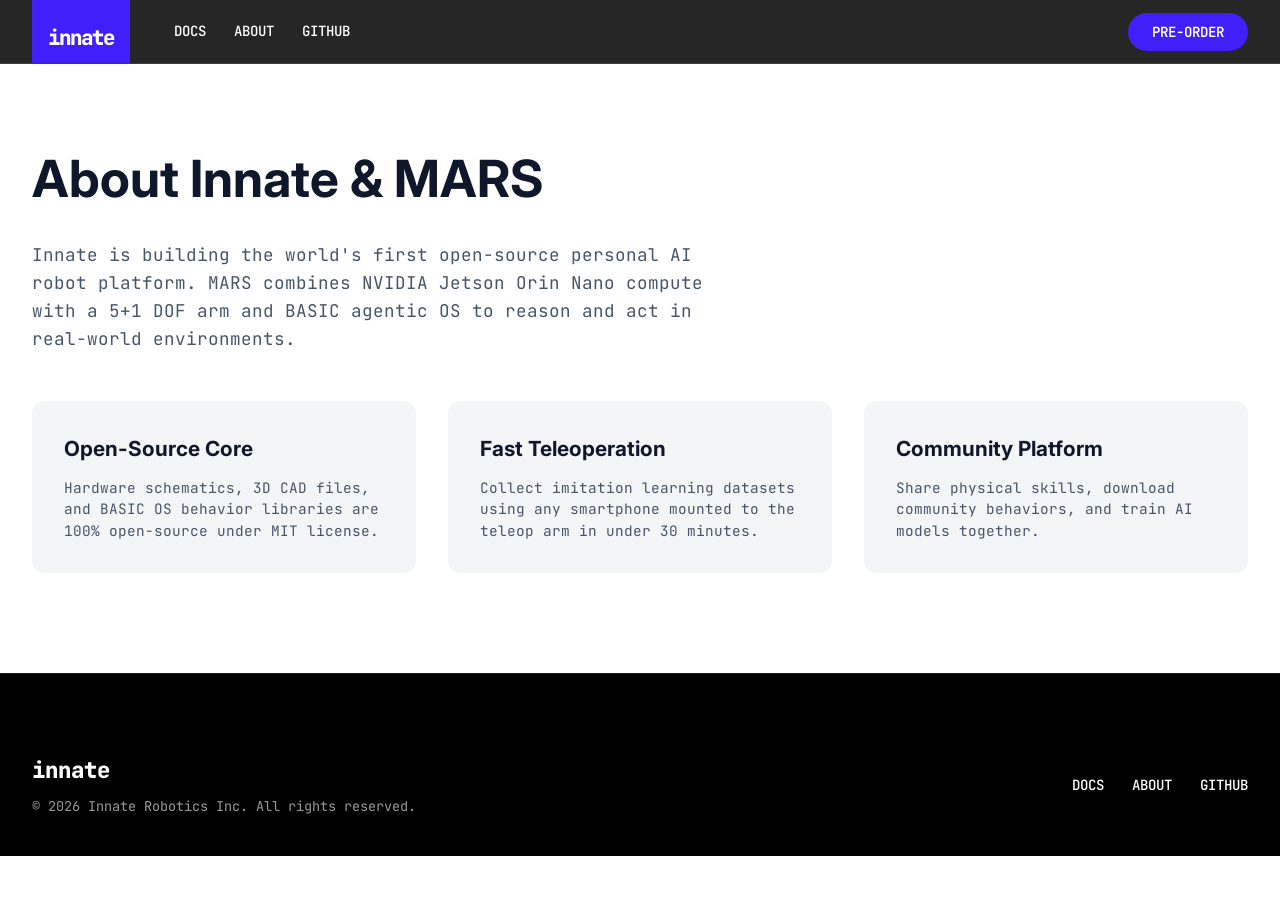
==== about.html @ 2ec68d72 "Initial commit: Innate replica - Your first Personal Robot MARS running BASIC Agentic OS with intera" ====
<!DOCTYPE html>
<html lang="en">
<head>
  <meta charset="utf-8" />
  <meta name="viewport" content="width=device-width, initial-scale=1" />
  <title>About MARS Robot | Innate</title>
  <meta name="description" content="Learn about Innate Robotics and our mission to build open-source personal AI robots." />
  <link rel="stylesheet" href="styles.css" />
  <link rel="icon" type="image/svg+xml" href="favicon.svg" />
</head>
<body>

  <!-- Top Navigation Bar -->
  <nav class="navbar-innate dark">
    <div style="display: flex; align-items: center; gap: 24px;">
      <a href="index.html" class="brand-badge">
        <span class="brand-wordmark">innate</span>
      </a>

      <div class="nav-links-innate" style="margin-left: 20px;">
        <a href="docs.html" class="nav-item">Docs</a>
        <a href="about.html" class="nav-item" style="opacity: 1;">About</a>
        <a href="https://github.com/caSSano22/innate" target="_blank" class="nav-item">GitHub</a>
      </div>
    </div>

    <button class="btn-blue" onclick="openPreorderModal()">Pre-order</button>
  </nav>

  <main style="padding: 140px 0 100px; background: var(--bg-white);">
    <div class="container">
      <h1 style="font-family: var(--font-display); font-size: 3.2rem; font-weight: 700; margin-bottom: 24px;">About Innate & MARS</h1>
      <p style="font-family: var(--font-mono); color: var(--text-secondary); font-size: 1.1rem; max-width: 720px; line-height: 1.6; margin-bottom: 48px;">
        Innate is building the world's first open-source personal AI robot platform. MARS combines NVIDIA Jetson Orin Nano compute with a 5+1 DOF arm and BASIC agentic OS to reason and act in real-world environments.
      </p>

      <div style="display: grid; grid-template-columns: repeat(3, 1fr); gap: 32px; margin-top: 48px;">
        <div style="background: var(--bg-gray); padding: 32px; border-radius: var(--radius-md);">
          <h3 style="font-family: var(--font-display); font-size: 1.3rem; font-weight: 700; margin-bottom: 12px;">Open-Source Core</h3>
          <p style="font-family: var(--font-mono); color: var(--text-secondary); font-size: 0.9rem; line-height: 1.5;">
            Hardware schematics, 3D CAD files, and BASIC OS behavior libraries are 100% open-source under MIT license.
          </p>
        </div>

        <div style="background: var(--bg-gray); padding: 32px; border-radius: var(--radius-md);">
          <h3 style="font-family: var(--font-display); font-size: 1.3rem; font-weight: 700; margin-bottom: 12px;">Fast Teleoperation</h3>
          <p style="font-family: var(--font-mono); color: var(--text-secondary); font-size: 0.9rem; line-height: 1.5;">
            Collect imitation learning datasets using any smartphone mounted to the teleop arm in under 30 minutes.
          </p>
        </div>

        <div style="background: var(--bg-gray); padding: 32px; border-radius: var(--radius-md);">
          <h3 style="font-family: var(--font-display); font-size: 1.3rem; font-weight: 700; margin-bottom: 12px;">Community Platform</h3>
          <p style="font-family: var(--font-mono); color: var(--text-secondary); font-size: 0.9rem; line-height: 1.5;">
            Share physical skills, download community behaviors, and train AI models together.
          </p>
        </div>
      </div>
    </div>
  </main>

  <footer class="footer-innate">
    <div class="container" style="display: flex; justify-content: space-between; align-items: center; flex-wrap: wrap; gap: 24px;">
      <div>
        <div style="font-family: var(--font-mono); font-weight: 800; font-size: 1.4rem; color: #fff; margin-bottom: 8px;">innate</div>
        <p style="font-family: var(--font-mono); font-size: 0.85rem; color: rgba(255, 255, 255, 0.6);">&copy; 2026 Innate Robotics Inc. All rights reserved.</p>
      </div>

      <div class="nav-links-innate" style="color: #fff;">
        <a href="docs.html" class="nav-item">Docs</a>
        <a href="about.html" class="nav-item">About</a>
        <a href="https://github.com/caSSano22/innate" target="_blank" class="nav-item">GitHub</a>
      </div>
    </div>
  </footer>

  <script src="app.js"></script>
</body>
</html>
---- styles.css ----
/* ==========================================================================
   INNATE.BOT - YOUR FIRST PERSONAL ROBOT (EXACT REPLICA)
   Design Tokens: Electric Blue (#401FFB), Pure Black (#000000), Slate Gray (#f8fafc),
                  JetBrains Mono + Inter Typography, Interactive BASIC OS Code Editor
   ========================================================================== */

@import url('https://fonts.googleapis.com/css2?family=Inter:wght@300;400;500;600;700&family=JetBrains+Mono:wght@400;500;600;700&display=swap');

:root {
  --bg-black: #000000;
  --bg-white: #ffffff;
  --bg-gray: #f4f5f7;
  --bg-gray-dark: #121316;

  --blue: #401FFB;
  --blue-hover: #3216d6;
  --blue-light: rgba(64, 31, 251, 0.1);

  --purple: #8959a8;
  --orange: #f5871f;
  --green: #10b981;

  --text-primary: #0f172a;
  --text-secondary: #475569;
  --text-muted: #94a3b8;
  --text-white: #ffffff;

  --font-body: 'Inter', system-ui, sans-serif;
  --font-mono: 'JetBrains Mono', monospace;
  --font-display: 'Inter', system-ui, sans-serif;

  --radius-sm: 6px;
  --radius-md: 12px;
  --radius-lg: 20px;
  --radius-pill: 9999px;
}

*, *::before, *::after {
  box-sizing: border-box;
  margin: 0;
  padding: 0;
}

html {
  scroll-behavior: smooth;
  font-size: 16px;
  background-color: var(--bg-white);
  color: var(--text-primary);
  font-family: var(--font-body);
  -webkit-font-smoothing: antialiased;
}

body {
  min-height: 100vh;
  position: relative;
  overflow-x: hidden;
  line-height: 1.5;
}

a {
  color: inherit;
  text-decoration: none;
}

button {
  font-family: inherit;
  cursor: pointer;
}

/* Layout Container */
.container {
  max-width: 1280px;
  margin: 0 auto;
  padding: 0 32px;
}

.container-wide {
  max-width: 1440px;
  margin: 0 auto;
  padding: 0 32px;
}

/* Header & Navbar */
.navbar-innate {
  position: fixed;
  top: 0;
  left: 0;
  right: 0;
  z-index: 100;
  height: 64px;
  display: flex;
  align-items: center;
  justify-content: space-between;
  padding: 0 32px;
  background: rgba(255, 255, 255, 0.9);
  backdrop-filter: blur(16px);
  -webkit-backdrop-filter: blur(16px);
  border-bottom: 1px solid rgba(0, 0, 0, 0.06);
}

.navbar-innate.dark {
  background: rgba(0, 0, 0, 0.85);
  border-bottom: 1px solid rgba(255, 255, 255, 0.1);
  color: var(--text-white);
}

.brand-badge {
  display: flex;
  align-items: flex-end;
  background: var(--blue);
  padding: 10px 16px;
  height: 64px;
  margin-top: -1px;
}

.brand-wordmark {
  font-family: var(--font-mono);
  font-size: 1.3rem;
  font-weight: 800;
  color: var(--text-white);
  letter-spacing: -0.05em;
}

.nav-links-innate {
  display: flex;
  align-items: center;
  gap: 28px;
}

.nav-item {
  font-family: var(--font-mono);
  font-size: 0.88rem;
  text-transform: uppercase;
  font-weight: 500;
  color: inherit;
  transition: opacity 0.2s ease;
}

.nav-item:hover {
  opacity: 0.6;
}

/* Buttons */
.btn-blue {
  background: var(--blue);
  color: var(--text-white);
  padding: 10px 24px;
  border-radius: var(--radius-pill);
  font-family: var(--font-mono);
  font-size: 0.88rem;
  font-weight: 600;
  text-transform: uppercase;
  border: none;
  display: inline-flex;
  align-items: center;
  justify-content: center;
  gap: 8px;
  transition: all 0.2s ease;
}

.btn-blue:hover {
  background: var(--blue-hover);
  transform: scale(0.985);
}

.btn-outline-white {
  background: transparent;
  color: var(--text-white);
  padding: 10px 24px;
  border-radius: var(--radius-pill);
  font-family: var(--font-mono);
  font-size: 0.88rem;
  font-weight: 600;
  text-transform: uppercase;
  border: 1px solid rgba(255, 255, 255, 0.3);
  transition: all 0.2s ease;
}

.btn-outline-white:hover {
  border-color: var(--text-white);
  background: rgba(255, 255, 255, 0.1);
}

/* Hero Section */
.hero-innate {
  background: var(--bg-black);
  color: var(--text-white);
  min-height: 90vh;
  display: flex;
  flex-direction: column;
  align-items: center;
  justify-content: center;
  text-align: center;
  padding: 120px 24px 80px;
  position: relative;
}

.hero-subtitle {
  font-family: var(--font-mono);
  font-size: 0.88rem;
  text-transform: uppercase;
  letter-spacing: 0.05em;
  color: rgba(255, 255, 255, 0.7);
  margin-bottom: 20px;
}

.hero-title {
  font-family: var(--font-display);
  font-size: clamp(40px, 6vw, 76px);
  font-weight: 700;
  letter-spacing: -0.03em;
  line-height: 1.1;
  max-width: 900px;
  margin-bottom: 24px;
}

.hero-body {
  font-family: var(--font-mono);
  font-size: 1.05rem;
  color: rgba(255, 255, 255, 0.85);
  max-width: 520px;
  margin-bottom: 32px;
  line-height: 1.5;
}

.hero-ctas {
  display: flex;
  gap: 12px;
  margin-bottom: 20px;
}

.hero-price {
  font-size: 0.9rem;
  font-weight: 500;
  color: rgba(255, 255, 255, 0.75);
  margin-bottom: 16px;
}

.hero-badge-glow {
  background: rgba(64, 31, 251, 0.3);
  color: var(--text-white);
  border: 1px solid rgba(64, 31, 251, 0.5);
  padding: 8px 18px;
  border-radius: var(--radius-sm);
  font-family: var(--font-mono);
  font-size: 0.82rem;
  font-weight: 600;
  box-shadow: 0 0 25px rgba(64, 31, 251, 0.6);
  animation: pulse-glow 2s infinite ease-in-out;
}

@keyframes pulse-glow {
  0%, 100% { opacity: 0.85; transform: scale(1); }
  50% { opacity: 1; transform: scale(1.03); }
}

/* Feature 3-Grid */
.features-section {
  background: var(--bg-white);
  padding: 100px 0;
}

.features-grid {
  display: grid;
  grid-template-columns: repeat(3, 1fr);
  gap: 32px;
}

.feature-card {
  display: flex;
  flex-direction: column;
  justify-content: space-between;
}

.feature-card h3 {
  font-family: var(--font-display);
  font-size: 1.5rem;
  font-weight: 700;
  letter-spacing: -0.02em;
  margin-bottom: 12px;
}

.feature-card p {
  font-family: var(--font-mono);
  font-size: 0.95rem;
  color: var(--text-secondary);
  line-height: 1.5;
}

.feature-media-placeholder {
  height: 280px;
  background: var(--bg-gray);
  border-radius: var(--radius-md);
  margin-top: 24px;
  display: flex;
  align-items: center;
  justify-content: center;
  border: 1px solid rgba(0, 0, 0, 0.05);
}

/* BASIC OS Agent Code Playground Section */
.basic-section {
  background: var(--bg-gray);
  padding: 110px 0;
  position: relative;
}

.basic-section-title {
  font-family: var(--font-display);
  font-size: clamp(28px, 4vw, 44px);
  font-weight: 700;
  letter-spacing: -0.03em;
  text-align: center;
  margin-bottom: 24px;
}

.basic-wordmark-img {
  display: block;
  margin: 0 auto 24px;
  height: 48px;
}

.basic-description {
  font-family: var(--font-mono);
  color: var(--text-secondary);
  max-width: 680px;
  margin: 0 auto 64px;
  text-align: center;
  font-size: 1rem;
  line-height: 1.6;
}

.playground-grid {
  display: grid;
  grid-template-columns: 2fr 1fr;
  gap: 24px;
}

.playground-tabs {
  display: flex;
  gap: 6px;
  margin-bottom: 16px;
}

.tab-btn {
  background: transparent;
  border: 1px solid var(--blue);
  color: var(--blue);
  padding: 8px 16px;
  border-radius: 6px 6px 0 0;
  font-family: var(--font-mono);
  font-size: 0.78rem;
  font-weight: 600;
  text-transform: uppercase;
  opacity: 0.6;
  transition: all 0.2s ease;
}

.tab-btn.active {
  background: var(--blue);
  color: var(--text-white);
  opacity: 1;
}

.editor-window {
  background: var(--bg-white);
  border: 1px solid rgba(64, 31, 251, 0.3);
  border-radius: var(--radius-md);
  overflow: hidden;
  box-shadow: 0 10px 30px rgba(0, 0, 0, 0.05);
}

.editor-header {
  background: var(--bg-white);
  padding: 12px 20px;
  border-bottom: 1px solid rgba(64, 31, 251, 0.2);
  display: flex;
  align-items: center;
  justify-content: space-between;
}

.editor-title {
  font-family: var(--font-mono);
  font-size: 0.85rem;
  font-weight: 600;
  text-transform: uppercase;
}

.github-link-btn {
  background: #000;
  color: #fff;
  padding: 4px 10px;
  border-radius: 4px;
  font-family: var(--font-mono);
  font-size: 0.72rem;
  display: flex;
  align-items: center;
  gap: 6px;
}

.code-container {
  padding: 20px;
  font-family: var(--font-mono);
  font-size: 0.85rem;
  line-height: 1.6;
  max-height: 380px;
  overflow-y: auto;
  color: #333;
}

.code-keyword { color: var(--purple); font-weight: 600; }
.code-class { color: #2563eb; font-weight: 600; }
.code-string { color: #16a34a; }

/* Skills List Sidebar */
.skills-box {
  background: var(--bg-white);
  border: 1px solid rgba(64, 31, 251, 0.3);
  border-radius: var(--radius-md);
  padding: 20px;
  box-shadow: 0 10px 30px rgba(0, 0, 0, 0.05);
}

.skill-row {
  display: flex;
  align-items: center;
  justify-content: space-between;
  padding: 12px 14px;
  border: 1px solid rgba(0, 0, 0, 0.08);
  border-radius: var(--radius-sm);
  margin-bottom: 8px;
  transition: all 0.2s ease;
}

.skill-row.active {
  border-color: #000000;
  background: rgba(0, 0, 0, 0.02);
}

.skill-tag-physical {
  background: var(--orange);
  color: var(--text-white);
  font-family: var(--font-mono);
  font-size: 0.65rem;
  padding: 2px 6px;
  border-radius: 3px;
  font-weight: 700;
}

.skill-tag-digital {
  background: var(--blue);
  color: var(--text-white);
  font-family: var(--font-mono);
  font-size: 0.65rem;
  padding: 2px 6px;
  border-radius: 3px;
  font-weight: 700;
}

/* Exploded Hardware Diagram */
.diagram-section {
  padding: 120px 0;
  background: var(--bg-white);
}

.diagram-item {
  display: flex;
  gap: 16px;
  margin-bottom: 24px;
}

.diagram-icon {
  width: 44px;
  height: 44px;
  background: var(--bg-gray);
  border-radius: 8px;
  display: flex;
  align-items: center;
  justify-content: center;
  flex-shrink: 0;
}

/* FAQ Section */
.faq-section {
  padding: 100px 0;
  background: var(--bg-white);
}

.faq-innate-item {
  border-bottom: 1px solid rgba(0, 0, 0, 0.08);
  padding: 24px 0;
}

.faq-innate-question {
  font-family: var(--font-display);
  font-size: 1.3rem;
  font-weight: 700;
  display: flex;
  justify-content: space-between;
  align-items: center;
  cursor: pointer;
}

.faq-innate-answer {
  max-height: 0;
  overflow: hidden;
  transition: max-height 0.3s ease;
  font-family: var(--font-mono);
  color: var(--text-secondary);
  font-size: 0.95rem;
  line-height: 1.6;
}

.faq-innate-item.open .faq-innate-answer {
  padding-top: 16px;
}

/* Footer */
footer.footer-innate {
  background: var(--bg-black);
  color: var(--text-white);
  padding: 80px 0 40px;
  border-top: 1px solid rgba(255, 255, 255, 0.1);
}

/* Modal */
.modal-backdrop-innate {
  position: fixed;
  inset: 0;
  background: rgba(0, 0, 0, 0.8);
  backdrop-filter: blur(12px);
  z-index: 500;
  display: flex;
  align-items: center;
  justify-content: center;
  padding: 20px;
  opacity: 0;
  pointer-events: none;
  transition: opacity 0.3s ease;
}

.modal-backdrop-innate.open {
  opacity: 1;
  pointer-events: auto;
}

.modal-box-innate {
  background: var(--bg-white);
  border-radius: var(--radius-lg);
  padding: 36px;
  max-width: 480px;
  width: 100%;
  box-shadow: 0 25px 60px rgba(0, 0, 0, 0.4);
}

@media (max-width: 900px) {
  .features-grid { grid-template-columns: 1fr; }
  .playground-grid { grid-template-columns: 1fr; }
}
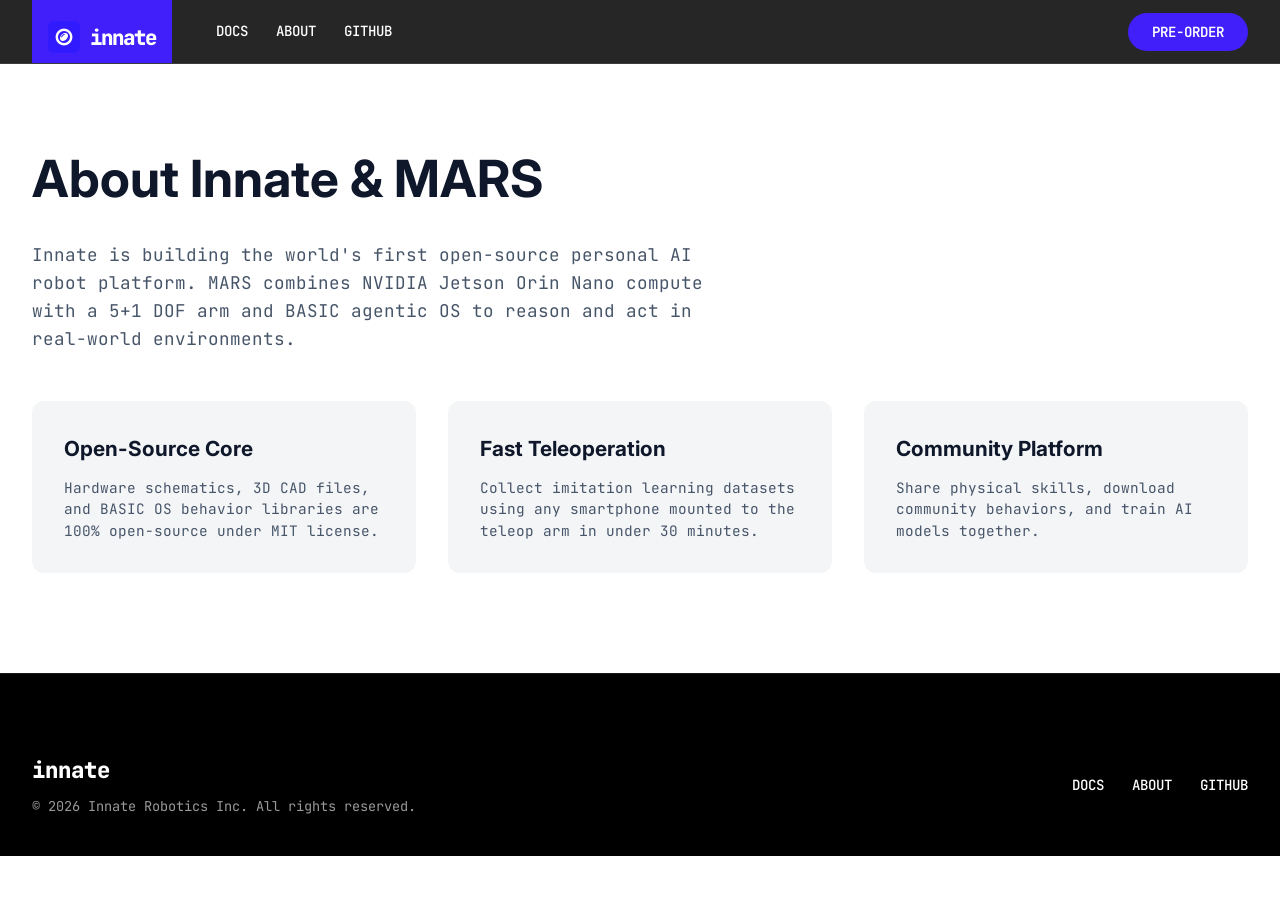
==== commit 017cfe04: "Update official electric blue Innate lens logo and favicon tags across all 4 HTML pages" ====
--- a/about.html
+++ b/about.html
@@ -6,14 +6,17 @@
   <title>About MARS Robot | Innate</title>
   <meta name="description" content="Learn about Innate Robotics and our mission to build open-source personal AI robots." />
   <link rel="stylesheet" href="styles.css" />
+  <link rel="icon" type="image/png" href="favicon.png" />
   <link rel="icon" type="image/svg+xml" href="favicon.svg" />
+  <link rel="apple-touch-icon" href="apple-touch-icon.png" />
 </head>
 <body>
 
   <!-- Top Navigation Bar -->
   <nav class="navbar-innate dark">
     <div style="display: flex; align-items: center; gap: 24px;">
-      <a href="index.html" class="brand-badge">
+      <a href="index.html" class="brand-badge" style="gap: 10px;">
+        <img src="logo.png" alt="Innate logo" style="width: 32px; height: 32px; border-radius: 6px; object-fit: contain;">
         <span class="brand-wordmark">innate</span>
       </a>
 
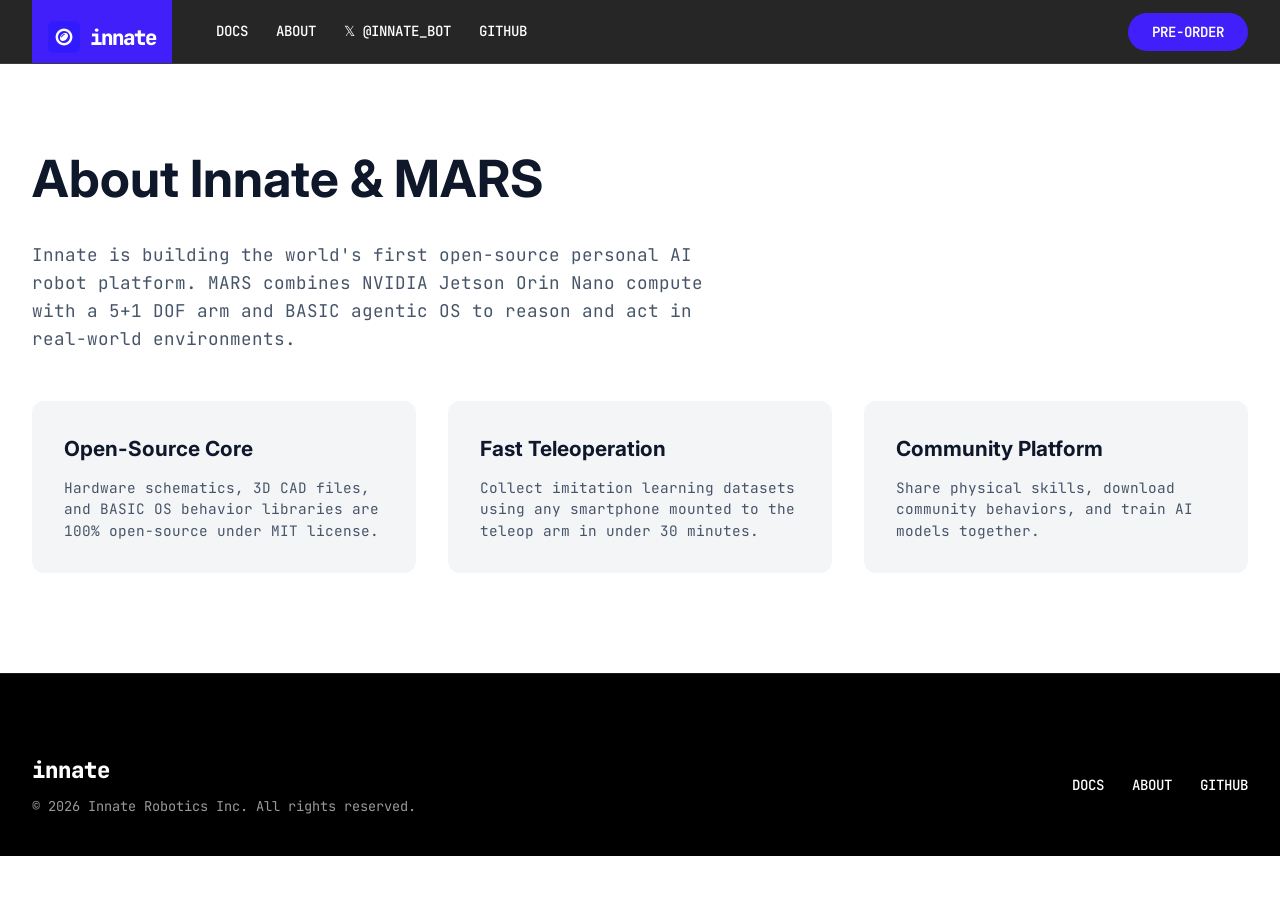
==== commit b35ffc0e: "Link official X profile https://x.com/innate_bot in navbar, hero video CTA button, and footer" ====
--- a/about.html
+++ b/about.html
@@ -23,6 +23,7 @@
       <div class="nav-links-innate" style="margin-left: 20px;">
         <a href="docs.html" class="nav-item">Docs</a>
         <a href="about.html" class="nav-item" style="opacity: 1;">About</a>
+        <a href="https://x.com/innate_bot" target="_blank" class="nav-item">𝕏 @innate_bot</a>
         <a href="https://github.com/caSSano22/innate" target="_blank" class="nav-item">GitHub</a>
       </div>
     </div>
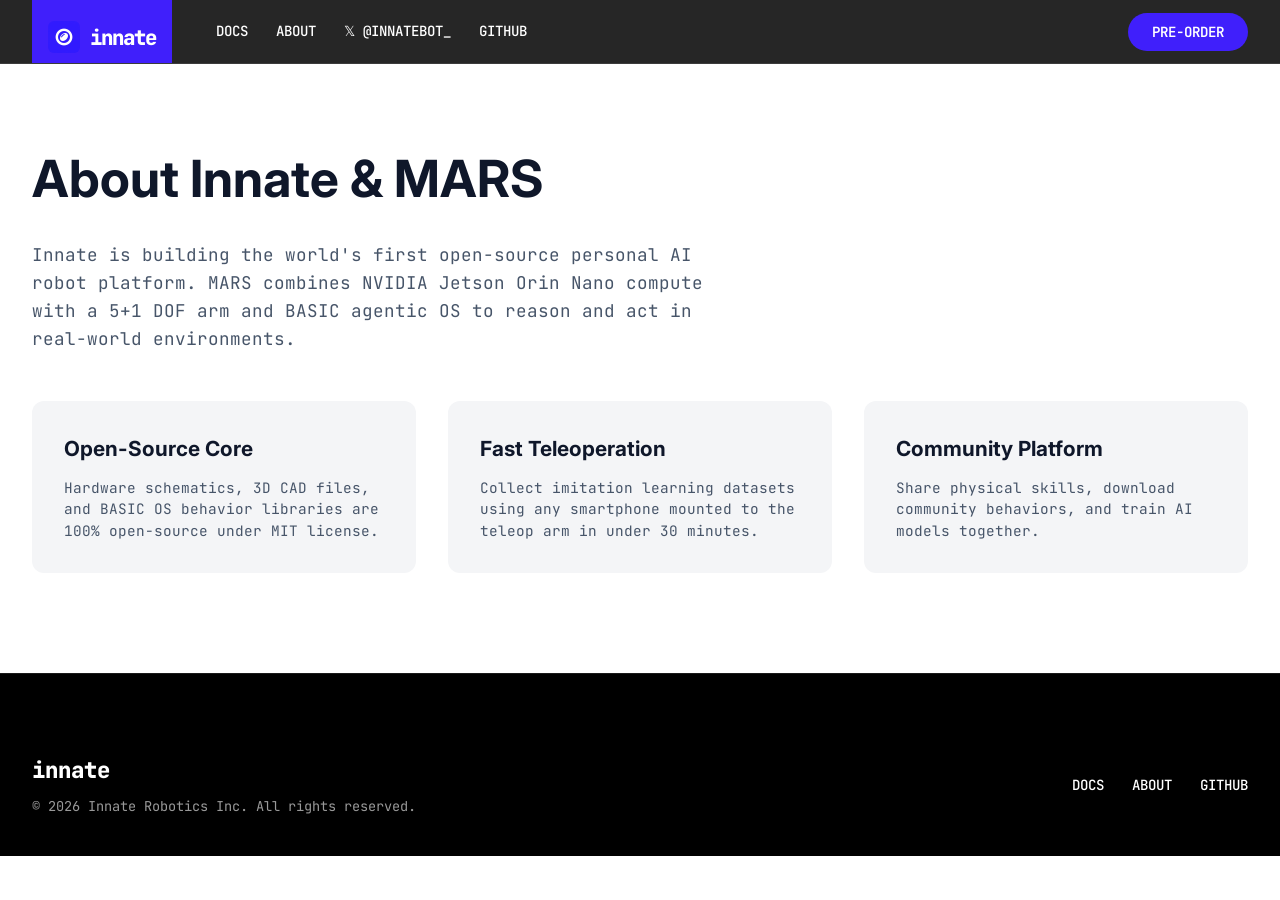
==== commit fba9b3c7: "Update official X profile link to https://x.com/innatebot_ across all pages" ====
--- a/about.html
+++ b/about.html
@@ -23,7 +23,7 @@
       <div class="nav-links-innate" style="margin-left: 20px;">
         <a href="docs.html" class="nav-item">Docs</a>
         <a href="about.html" class="nav-item" style="opacity: 1;">About</a>
-        <a href="https://x.com/innate_bot" target="_blank" class="nav-item">𝕏 @innate_bot</a>
+        <a href="https://x.com/innatebot_" target="_blank" class="nav-item">𝕏 @innatebot_</a>
         <a href="https://github.com/caSSano22/innate" target="_blank" class="nav-item">GitHub</a>
       </div>
     </div>
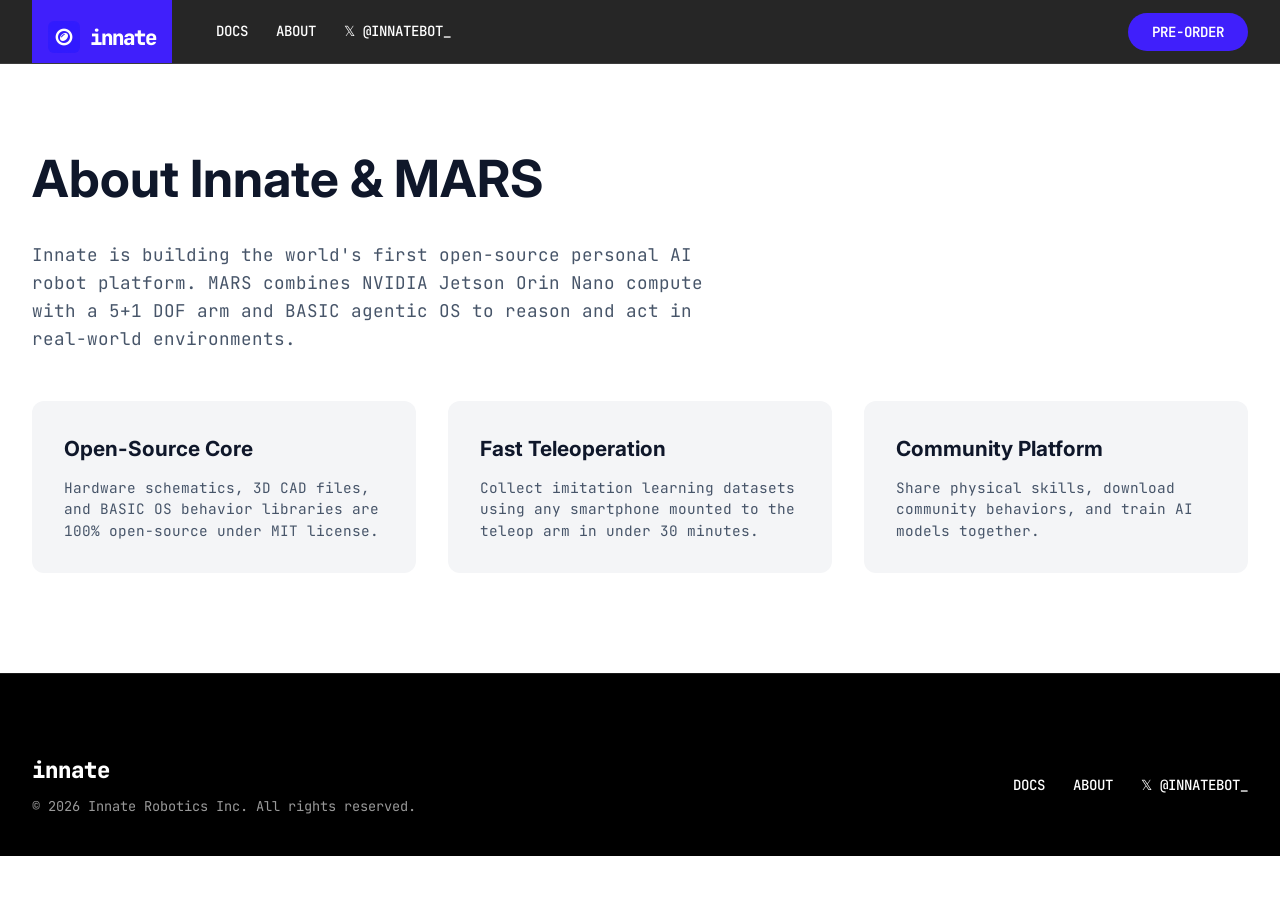
==== commit 9747db48: "Remove GitHub repository links from all header navbars and footers across the website" ====
--- a/about.html
+++ b/about.html
@@ -9,6 +9,7 @@
   <link rel="icon" type="image/png" href="favicon.png" />
   <link rel="icon" type="image/svg+xml" href="favicon.svg" />
   <link rel="apple-touch-icon" href="apple-touch-icon.png" />
+  <meta name="virtual-protocol-site-verification" content="7d4424024829fe8dc7d22400dc1c8002" />
 </head>
 <body>
 
@@ -24,7 +25,6 @@
         <a href="docs.html" class="nav-item">Docs</a>
         <a href="about.html" class="nav-item" style="opacity: 1;">About</a>
         <a href="https://x.com/innatebot_" target="_blank" class="nav-item">𝕏 @innatebot_</a>
-        <a href="https://github.com/caSSano22/innate" target="_blank" class="nav-item">GitHub</a>
       </div>
     </div>
 
@@ -73,7 +73,7 @@
       <div class="nav-links-innate" style="color: #fff;">
         <a href="docs.html" class="nav-item">Docs</a>
         <a href="about.html" class="nav-item">About</a>
-        <a href="https://github.com/caSSano22/innate" target="_blank" class="nav-item">GitHub</a>
+        <a href="https://x.com/innatebot_" target="_blank" class="nav-item">𝕏 @innatebot_</a>
       </div>
     </div>
   </footer>
